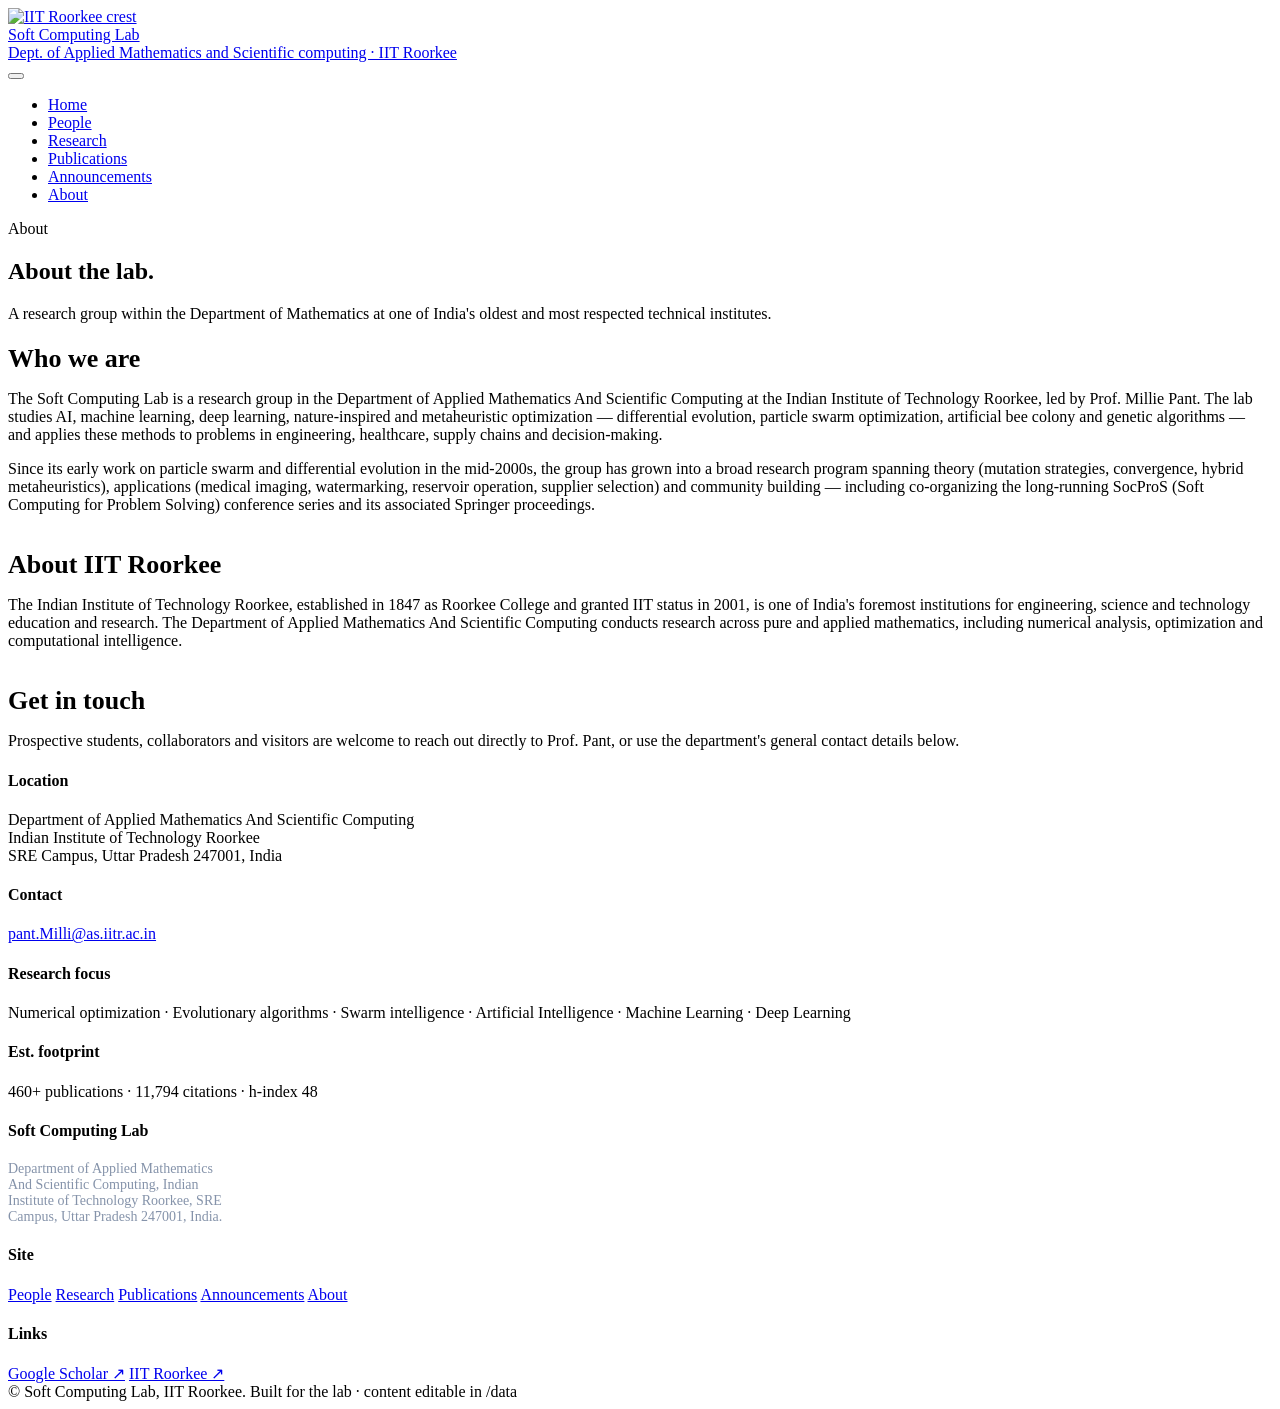
==== about.html @ b9b2fa93 "Add files via upload" ====
<!DOCTYPE html>
<html lang="en">
<head>
<meta charset="UTF-8">
<meta name="viewport" content="width=device-width, initial-scale=1.0">
<title>About — Soft Computing Lab, IIT Roorkee</title>
<link rel="icon" href="images/iitr-logo.png">
<link rel="stylesheet" href="css/style.css">
</head>
<body>

<header class="site-header">
  <nav class="nav">
    <a href="index.html" class="brand">
      <img src="images/iitr-logo.png" alt="IIT Roorkee crest">
      <div>
        <div class="name">Soft Computing Lab</div>
        <div class="sub">Dept. of Applied Mathematics and Scientific computing · IIT Roorkee</div>
      </div>
    </a>
    <button class="nav-toggle" aria-label="Toggle menu"><span></span><span></span><span></span></button>
    <ul class="nav-links">
      <li><a href="index.html">Home</a></li>
      <li><a href="people.html">People</a></li>
      <li><a href="research.html">Research</a></li>
      <li><a href="publications.html">Publications</a></li>
      <li><a href="announcements.html">Announcements</a></li>
      <li><a href="about.html">About</a></li>
    </ul>
  </nav>
</header>

<section class="page-hero">
  <div class="wrap">
    <div class="eyebrow">About</div>
    <h1>About the lab.</h1>
    <p>A research group within the Department of Mathematics at one of India's oldest and most respected technical institutes.</p>
  </div>
</section>

<section>
  <div class="wrap about-grid">
    <div class="about-body">
      <h2 style="font-size:26px; margin-bottom:16px;">Who we are</h2>
      <p>The Soft Computing Lab is a research group in the Department of Applied Mathematics And Scientific Computing at the Indian Institute of Technology Roorkee, led by Prof. Millie Pant. The lab studies AI, machine learning, deep learning, nature-inspired and metaheuristic optimization — differential evolution, particle swarm optimization, artificial bee colony and genetic algorithms — and applies these methods to problems in engineering, healthcare, supply chains and decision-making.</p>
      <p>Since its early work on particle swarm and differential evolution in the mid-2000s, the group has grown into a broad research program spanning theory (mutation strategies, convergence, hybrid metaheuristics), applications (medical imaging, watermarking, reservoir operation, supplier selection) and community building — including co-organizing the long-running SocProS (Soft Computing for Problem Solving) conference series and its associated Springer proceedings.</p>

      <h2 style="font-size:26px; margin:36px 0 16px;">About IIT Roorkee</h2>
      <p>The Indian Institute of Technology Roorkee, established in 1847 as Roorkee College and granted IIT status in 2001, is one of India's foremost institutions for engineering, science and technology education and research. The Department of Applied Mathematics And Scientific Computing conducts research across pure and applied mathematics, including numerical analysis, optimization and computational intelligence.</p>

      <h2 style="font-size:26px; margin:36px 0 16px;">Get in touch</h2>
      <p>Prospective students, collaborators and visitors are welcome to reach out directly to Prof. Pant, or use the department's general contact details below.</p>
    </div>

    <div>
      <div class="fact-card">
        <h4>Location</h4>
        <p>Department of Applied Mathematics And Scientific Computing<br>Indian Institute of Technology Roorkee<br>SRE Campus, Uttar Pradesh 247001, India</p>
      </div>
      <div class="fact-card">
        <h4>Contact</h4>
        <p>
          <a href="mailto:pant.Milli@as.iitr.ac.in">pant.Milli@as.iitr.ac.in</a>
        </p>
      </div>
      <div class="fact-card">
        <h4>Research focus</h4>
        <p>Numerical optimization · Evolutionary algorithms · Swarm intelligence · Artificial Intelligence · Machine Learning · Deep Learning</p>
      </div>
      <div class="fact-card">
        <h4>Est. footprint</h4>
        <p>460+ publications · 11,794 citations · h-index 48</p>
      </div>
    </div>
  </div>
</section>

<footer>
  <div class="wrap">
    <div class="footer-grid">
      <div>
        <h4>Soft Computing Lab</h4>
        <p style="color:#8593AA; font-size:14px; max-width:32ch;">Department of Applied Mathematics And Scientific Computing, Indian Institute of Technology Roorkee, SRE Campus, Uttar Pradesh 247001, India.</p>
      </div>
      <div>
        <h4>Site</h4>
        <a href="people.html">People</a>
        <a href="research.html">Research</a>
        <a href="publications.html">Publications</a>
        <a href="announcements.html">Announcements</a>
        <a href="about.html">About</a>
      </div>
      <div>
        <h4>Links</h4>
        <a href="https://scholar.google.co.in/citations?user=VEAXM8IAAAAJ&hl=en" target="_blank" rel="noopener">Google Scholar ↗</a>
        <a href="https://www.iitr.ac.in" target="_blank" rel="noopener">IIT Roorkee ↗</a>
      </div>
    </div>
    <div class="footer-bottom">
      <span>© <span id="year"></span> Soft Computing Lab, IIT Roorkee.</span>
      <span>Built for the lab · content editable in /data</span>
    </div>
  </div>
</footer>

<script src="js/script.js"></script>
</body>
</html>
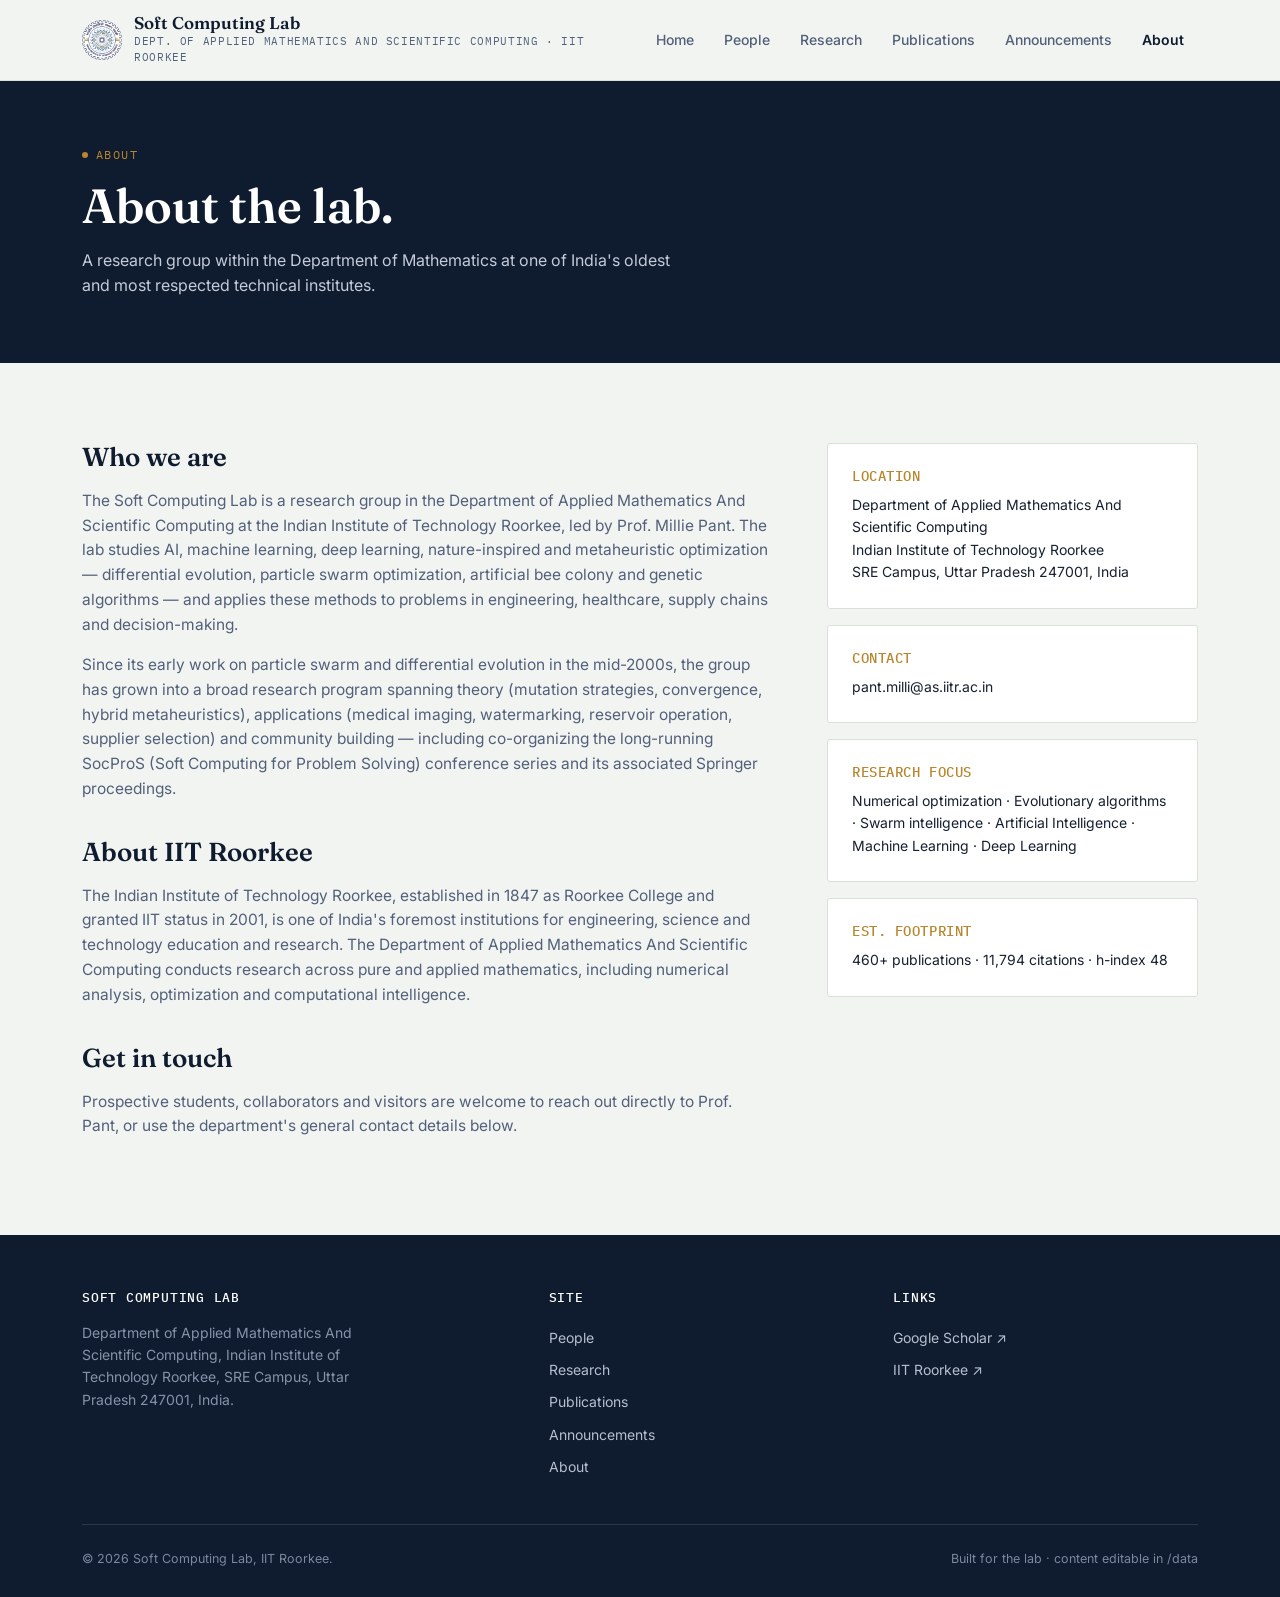
==== commit fdac20ba: "Correct email address in about.html" ====
--- a/about.html
+++ b/about.html
@@ -60,7 +60,7 @@
       <div class="fact-card">
         <h4>Contact</h4>
         <p>
-          <a href="mailto:pant.Milli@as.iitr.ac.in">pant.Milli@as.iitr.ac.in</a>
+          <a href="mailto:pant.milli@as.iitr.ac.in">pant.milli@as.iitr.ac.in</a>
         </p>
       </div>
       <div class="fact-card">
--- a/css/style.css
+++ b/css/style.css
@@ -0,0 +1,305 @@
+/* ==========================================================================
+   Soft Computing Lab — IIT Roorkee
+   Design tokens
+   ========================================================================== */
+@import url('https://fonts.googleapis.com/css2?family=Fraunces:opsz,wght@9..144,400;9..144,500;9..144,600;9..144,700&family=Inter:wght@400;500;600;700&family=IBM+Plex+Mono:wght@400;500&display=swap');
+
+:root{
+  --ink:        #0F1B2E;   /* deep navy — headers / dark sections */
+  --ink-soft:   #223350;   /* lighter navy for gradients */
+  --paper:      #F2F4F1;   /* cool paper, faint sage-grey */
+  --paper-raise:#FFFFFF;
+  --brass:      #B8862E;   /* warm brass accent */
+  --brass-soft: #E4C77F;
+  --teal:       #1B4B6B;   /* secondary accent, swarm particles */
+  --slate:      #52607A;   /* secondary text */
+  --slate-light:#8593AA;
+  --line:       #DBDFDA;
+  --line-dark:  #33415C;
+  --text:       #16202F;
+  --text-inv:   #F2F4F1;
+  --shadow:     0 1px 2px rgba(15,27,46,.06), 0 8px 24px rgba(15,27,46,.06);
+  --radius:     3px;
+
+  --font-display: 'Fraunces', 'Georgia', serif;
+  --font-body: 'Inter', -apple-system, BlinkMacSystemFont, 'Segoe UI', sans-serif;
+  --font-mono: 'IBM Plex Mono', 'Courier New', monospace;
+}
+
+*{ box-sizing: border-box; }
+html{ scroll-behavior: smooth; }
+body{
+  margin:0;
+  background: var(--paper);
+  color: var(--text);
+  font-family: var(--font-body);
+  font-size: 16px;
+  line-height: 1.6;
+  -webkit-font-smoothing: antialiased;
+}
+img{ max-width:100%; display:block; }
+a{ color: inherit; text-decoration:none; }
+ul{ margin:0; padding:0; list-style:none; }
+h1,h2,h3,h4{ font-family: var(--font-display); font-weight:600; margin:0; color: var(--ink); line-height:1.15; }
+p{ margin:0 0 1em; color: var(--slate); }
+button{ font-family: inherit; cursor:pointer; }
+
+:focus-visible{ outline: 2px solid var(--brass); outline-offset: 3px; }
+
+@media (prefers-reduced-motion: reduce){
+  *{ animation-duration: 0.001ms !important; animation-iteration-count: 1 !important; transition-duration: 0.001ms !important; scroll-behavior: auto !important; }
+}
+
+.wrap{ max-width: 1180px; margin: 0 auto; padding: 0 32px; }
+.eyebrow{
+  font-family: var(--font-mono);
+  font-size: 12px;
+  letter-spacing: .12em;
+  text-transform: uppercase;
+  color: var(--brass);
+  display:flex; align-items:center; gap:8px;
+  margin-bottom: 14px;
+}
+.eyebrow::before{
+  content:"";
+  width:6px; height:6px; border-radius:50%;
+  background: var(--brass);
+  display:inline-block;
+}
+
+/* ---------------- Header / Nav ---------------- */
+.site-header{
+  position: sticky; top:0; z-index: 100;
+  background: rgba(242,244,241,.9);
+  backdrop-filter: blur(10px);
+  border-bottom: 1px solid var(--line);
+}
+.nav{
+  display:flex; align-items:center; justify-content:space-between;
+  padding: 14px 32px;
+  max-width: 1180px; margin:0 auto;
+}
+.brand{ display:flex; align-items:center; gap:12px; }
+.brand img{ width:40px; height:40px; }
+.brand .name{ font-family: var(--font-display); font-size: 17px; font-weight:600; color: var(--ink); line-height:1.1; }
+.brand .sub{ font-family: var(--font-mono); font-size: 10.5px; letter-spacing:.06em; color: var(--slate); text-transform:uppercase; }
+
+.nav-links{ display:flex; gap:2px; align-items:center; }
+.nav-links a{
+  font-size: 14px; font-weight:500; color: var(--slate);
+  padding: 8px 14px; border-radius: var(--radius);
+  transition: color .15s ease, background .15s ease;
+}
+.nav-links a:hover{ color: var(--ink); background: rgba(15,27,46,.05); }
+.nav-links a.active{ color: var(--ink); font-weight:600; }
+.nav-links a.active::after{ content:""; }
+
+.nav-toggle{ display:none; background:none; border:none; padding:8px; }
+.nav-toggle span{ display:block; width:22px; height:2px; background:var(--ink); margin:5px 0; }
+
+@media (max-width: 880px){
+  .nav-toggle{ display:block; }
+  .nav-links{
+    position:absolute; top:100%; left:0; right:0;
+    background: var(--paper-raise);
+    border-bottom: 1px solid var(--line);
+    flex-direction:column; align-items:stretch;
+    padding: 8px 32px 16px;
+    display:none;
+  }
+  .nav-links.open{ display:flex; }
+  .nav-links a{ padding: 12px 4px; border-bottom:1px solid var(--line); border-radius:0; }
+}
+
+/* ---------------- Hero ---------------- */
+.hero{
+  position: relative;
+  background: linear-gradient(180deg, var(--ink) 0%, var(--ink-soft) 100%);
+  color: var(--text-inv);
+  overflow:hidden;
+}
+.hero .wrap{
+  display:grid; grid-template-columns: 1.05fr .95fr; gap: 48px;
+  align-items:center;
+  padding-top: 88px; padding-bottom: 72px;
+  position:relative; z-index:2;
+}
+.hero .eyebrow{ color: var(--brass-soft); }
+.hero .eyebrow::before{ background: var(--brass-soft); }
+.hero h1{
+  color: #fff;
+  font-size: clamp(40px, 5vw, 64px);
+  letter-spacing: -0.01em;
+  margin-bottom: 18px;
+}
+.hero h1 em{ font-style:italic; color: var(--brass-soft); }
+.hero .lede{
+  color: #C4CBDA;
+  font-size: 18px;
+  max-width: 46ch;
+  margin-bottom: 28px;
+}
+.hero-actions{ display:flex; gap: 12px; flex-wrap:wrap; }
+
+.btn{
+  display:inline-flex; align-items:center; gap:8px;
+  padding: 12px 22px; border-radius: 2px;
+  font-size:14px; font-weight:600; letter-spacing:.01em;
+  border:1px solid transparent; transition: all .15s ease;
+}
+.btn-primary{ background: var(--brass); color: var(--ink); }
+.btn-primary:hover{ background: var(--brass-soft); }
+.btn-ghost{ border-color: rgba(255,255,255,.3); color:#fff; }
+.btn-ghost:hover{ border-color:#fff; background: rgba(255,255,255,.06); }
+.btn-dark{ background: var(--ink); color:#fff; }
+.btn-dark:hover{ background: var(--ink-soft); }
+
+.swarm-stage{
+  position:relative; aspect-ratio: 1/0.85;
+  border: 1px solid rgba(255,255,255,.12);
+  border-radius: 4px;
+  background: radial-gradient(ellipse at 60% 40%, rgba(27,75,107,.4), rgba(15,27,46,0) 70%);
+}
+#swarmCanvas{ width:100%; height:100%; display:block; }
+.swarm-caption{
+  position:absolute; bottom:10px; left:12px; right:12px;
+  font-family: var(--font-mono); font-size:10.5px; color: rgba(255,255,255,.5);
+  display:flex; justify-content:space-between;
+}
+
+/* ---------------- Stats strip ---------------- */
+.stats-strip{
+  border-bottom: 1px solid var(--line);
+  background: var(--paper-raise);
+}
+.stats-grid{
+  display:grid; grid-template-columns: repeat(4,1fr);
+  padding: 28px 0;
+}
+.stat{ text-align:center; border-left:1px solid var(--line); padding: 4px 12px; }
+.stat:first-child{ border-left:none; }
+.stat .num{ font-family: var(--font-mono); font-size: 30px; font-weight:500; color: var(--ink); }
+.stat .lbl{ font-size:12.5px; color: var(--slate); text-transform:uppercase; letter-spacing:.06em; margin-top:4px; }
+@media (max-width: 700px){ .stats-grid{ grid-template-columns: repeat(2,1fr); row-gap:20px;} .stat:nth-child(3){border-left:none;} }
+
+/* ---------------- Sections ---------------- */
+section{ padding: 80px 0; }
+.section-head{ display:flex; justify-content:space-between; align-items:flex-end; gap:24px; margin-bottom: 40px; flex-wrap:wrap; }
+.section-head h2{ font-size: clamp(28px,3vw,38px); }
+.section-head .desc{ max-width:50ch; color:var(--slate); }
+.tag-link{ font-family: var(--font-mono); font-size:13px; color: var(--teal); white-space:nowrap; border-bottom:1px solid currentColor; padding-bottom:2px; }
+.tag-link:hover{ color: var(--brass); }
+
+.section-alt{ background: var(--paper-raise); border-top:1px solid var(--line); border-bottom:1px solid var(--line); }
+.section-dark{ background: var(--ink); color: var(--text-inv); }
+.section-dark h2, .section-dark h3, .section-dark h4{ color:#fff; }
+.section-dark p{ color:#B7C0D1; }
+
+/* ---------------- Cards ---------------- */
+.card-grid{ display:grid; grid-template-columns: repeat(4, 1fr); gap: 20px; }
+@media (max-width: 980px){ .card-grid{ grid-template-columns: repeat(2,1fr);} }
+@media (max-width: 560px){ .card-grid{ grid-template-columns: 1fr; } }
+
+.research-card{
+  background: var(--paper-raise);
+  border: 1px solid var(--line);
+  padding: 26px 22px;
+  border-radius: var(--radius);
+  transition: transform .18s ease, box-shadow .18s ease, border-color .18s ease;
+}
+.research-card:hover{ transform: translateY(-3px); box-shadow: var(--shadow); border-color: var(--brass-soft); }
+.research-card .idx{ font-family: var(--font-mono); color: var(--brass); font-size:12px; margin-bottom:14px; display:block; }
+.research-card h3{ font-size:19px; margin-bottom:8px; }
+.research-card p{ font-size:14.5px; margin-bottom:0; }
+
+/* ---------------- People ---------------- */
+.pi-card{
+  display:grid; grid-template-columns: 260px 1fr; gap: 40px;
+  background: var(--paper-raise); border:1px solid var(--line); padding: 36px;
+  border-radius: var(--radius);
+  align-items:start;
+}
+@media (max-width: 720px){ .pi-card{ grid-template-columns: 1fr; } }
+.pi-photo{ width:100%; aspect-ratio: 4/4.6; object-fit:cover; border-radius:2px; border:1px solid var(--line); }
+.pi-card h3{ font-size:26px; margin-bottom:2px; }
+.pi-role{ color: var(--brass); font-family: var(--font-mono); font-size:13px; margin-bottom:16px; display:block; }
+.pi-links{ display:flex; gap:14px; margin-top:16px; flex-wrap:wrap; }
+.pi-links a{ font-size:13.5px; color:var(--teal); border-bottom:1px solid currentColor; padding-bottom:1px; }
+
+.people-grid{ display:grid; grid-template-columns: repeat(4, 1fr); gap: 26px 24px; margin-top: 44px; }
+@media (max-width: 980px){ .people-grid{ grid-template-columns: repeat(3,1fr);} }
+@media (max-width: 680px){ .people-grid{ grid-template-columns: repeat(2,1fr);} }
+.person{ text-align:left; }
+.person .ph{ width:100%; aspect-ratio: 1/1.08; object-fit:cover; border-radius:2px; border:1px solid var(--line); margin-bottom:10px; filter: grayscale(15%); transition: filter .2s ease; }
+.person:hover .ph{ filter: grayscale(0%); }
+.person .pname{ font-weight:600; color:var(--ink); font-size:15px; }
+.person .prole{ font-size:12.5px; color:var(--slate); font-family: var(--font-mono); }
+
+.collab-list{ columns: 3; column-gap: 32px; margin-top: 24px; }
+@media (max-width: 780px){ .collab-list{ columns:2; } }
+@media (max-width: 520px){ .collab-list{ columns:1; } }
+.collab-list li{ font-size:14px; padding: 7px 0; border-bottom: 1px solid var(--line); break-inside: avoid; color: var(--text); }
+.collab-list li span{ display:block; font-size:12px; color: var(--slate-light); }
+
+/* ---------------- Publications ---------------- */
+.pub-controls{ display:flex; gap:12px; flex-wrap:wrap; align-items:center; margin-bottom: 30px; }
+.pub-tabs{ display:flex; gap:6px; background:var(--paper-raise); border:1px solid var(--line); padding:4px; border-radius: 3px; }
+.pub-tabs button{
+  border:none; background:transparent; padding: 9px 16px; font-size:13.5px; font-weight:600;
+  color: var(--slate); border-radius:2px;
+}
+.pub-tabs button.active{ background: var(--ink); color:#fff; }
+.pub-search{
+  flex:1; min-width:220px;
+  border:1px solid var(--line); background:var(--paper-raise);
+  padding: 10px 14px; font-size:14px; border-radius:3px; font-family: var(--font-body);
+}
+.pub-year-filter{ border:1px solid var(--line); background:var(--paper-raise); padding:10px 12px; font-size:13.5px; border-radius:3px; font-family: var(--font-mono); }
+
+.pub-list{ border-top:1px solid var(--line); }
+.pub-item{ display:grid; grid-template-columns: 70px 1fr auto; gap:20px; padding: 20px 4px; border-bottom:1px solid var(--line); align-items:start; }
+@media (max-width: 700px){ .pub-item{ grid-template-columns: 50px 1fr; } .pub-item .pub-q{ display:none; } }
+.pub-year{ font-family: var(--font-mono); color: var(--brass); font-size:15px; padding-top:2px; }
+.pub-title{ font-size:15.5px; color: var(--ink); font-weight:600; line-height:1.4; }
+.pub-meta{ font-size:13px; color: var(--slate); margin-top:4px; }
+.pub-q{ font-family: var(--font-mono); font-size:11px; padding: 3px 9px; border:1px solid var(--line); color: var(--teal); border-radius: 20px; white-space:nowrap; height:fit-content; }
+.pub-empty{ padding: 40px 4px; color: var(--slate); font-style:italic; }
+.pub-count{ font-family: var(--font-mono); font-size:12.5px; color: var(--slate-light); margin-bottom:10px; }
+
+/* ---------------- Announcements ---------------- */
+.timeline{ position:relative; border-left: 1px solid var(--line); padding-left: 32px; margin-left: 6px; }
+.tl-item{ position:relative; padding-bottom: 40px; }
+.tl-item:last-child{ padding-bottom:0; }
+.tl-item::before{
+  content:""; position:absolute; left:-37.5px; top:4px;
+  width:11px; height:11px; border-radius:50%;
+  background: var(--paper); border:2px solid var(--brass);
+}
+.tl-date{ font-family: var(--font-mono); font-size:12.5px; color: var(--brass); letter-spacing:.04em; }
+.tl-item h3{ font-size:19px; margin: 6px 0 8px; }
+.tl-tag{ display:inline-block; font-family:var(--font-mono); font-size:10.5px; text-transform:uppercase; letter-spacing:.06em; color:var(--teal); border:1px solid var(--line); padding:3px 9px; border-radius:20px; margin-bottom:10px; }
+
+/* ---------------- About ---------------- */
+.about-grid{ display:grid; grid-template-columns: 1.3fr .7fr; gap: 56px; }
+@media (max-width: 900px){ .about-grid{ grid-template-columns:1fr; } }
+.about-body p{ font-size:15.5px; }
+.fact-card{ background: var(--paper-raise); border:1px solid var(--line); padding:24px; border-radius: var(--radius); margin-bottom:16px; }
+.fact-card h4{ font-size:14px; text-transform:uppercase; letter-spacing:.04em; color:var(--brass); margin-bottom:10px; font-family: var(--font-mono); font-weight:500; }
+.fact-card p{ font-size:14px; margin-bottom:0; color: var(--text); }
+
+/* ---------------- Footer ---------------- */
+footer{ background: var(--ink); color:#B7C0D1; padding: 56px 0 28px; }
+.footer-grid{ display:grid; grid-template-columns: 1.4fr 1fr 1fr; gap:40px; margin-bottom:40px; }
+@media (max-width: 700px){ .footer-grid{ grid-template-columns:1fr; gap:28px; } }
+footer h4{ color:#fff; font-size:13px; text-transform:uppercase; letter-spacing:.06em; font-family: var(--font-mono); font-weight:500; margin-bottom:16px; }
+footer a{ display:block; color:#B7C0D1; font-size:14px; padding:5px 0; }
+footer a:hover{ color: var(--brass-soft); }
+.footer-bottom{ border-top:1px solid rgba(255,255,255,.12); padding-top:24px; display:flex; justify-content:space-between; flex-wrap:wrap; gap:10px; font-size:12.5px; color:#7C87A0; }
+
+/* ---------------- Page header (non-home) ---------------- */
+.page-hero{ background: var(--ink); color:#fff; padding: 64px 0 48px; }
+.page-hero h1{ color:#fff; font-size: clamp(34px,4vw,48px); }
+.page-hero p{ color:#C4CBDA; max-width:60ch; margin-top:14px; font-size:16px; }
+
+.divider-dots{ display:flex; gap:6px; margin: 8px 0 28px; }
+.divider-dots span{ width:5px; height:5px; border-radius:50%; background: var(--line-dark); opacity:.4; }
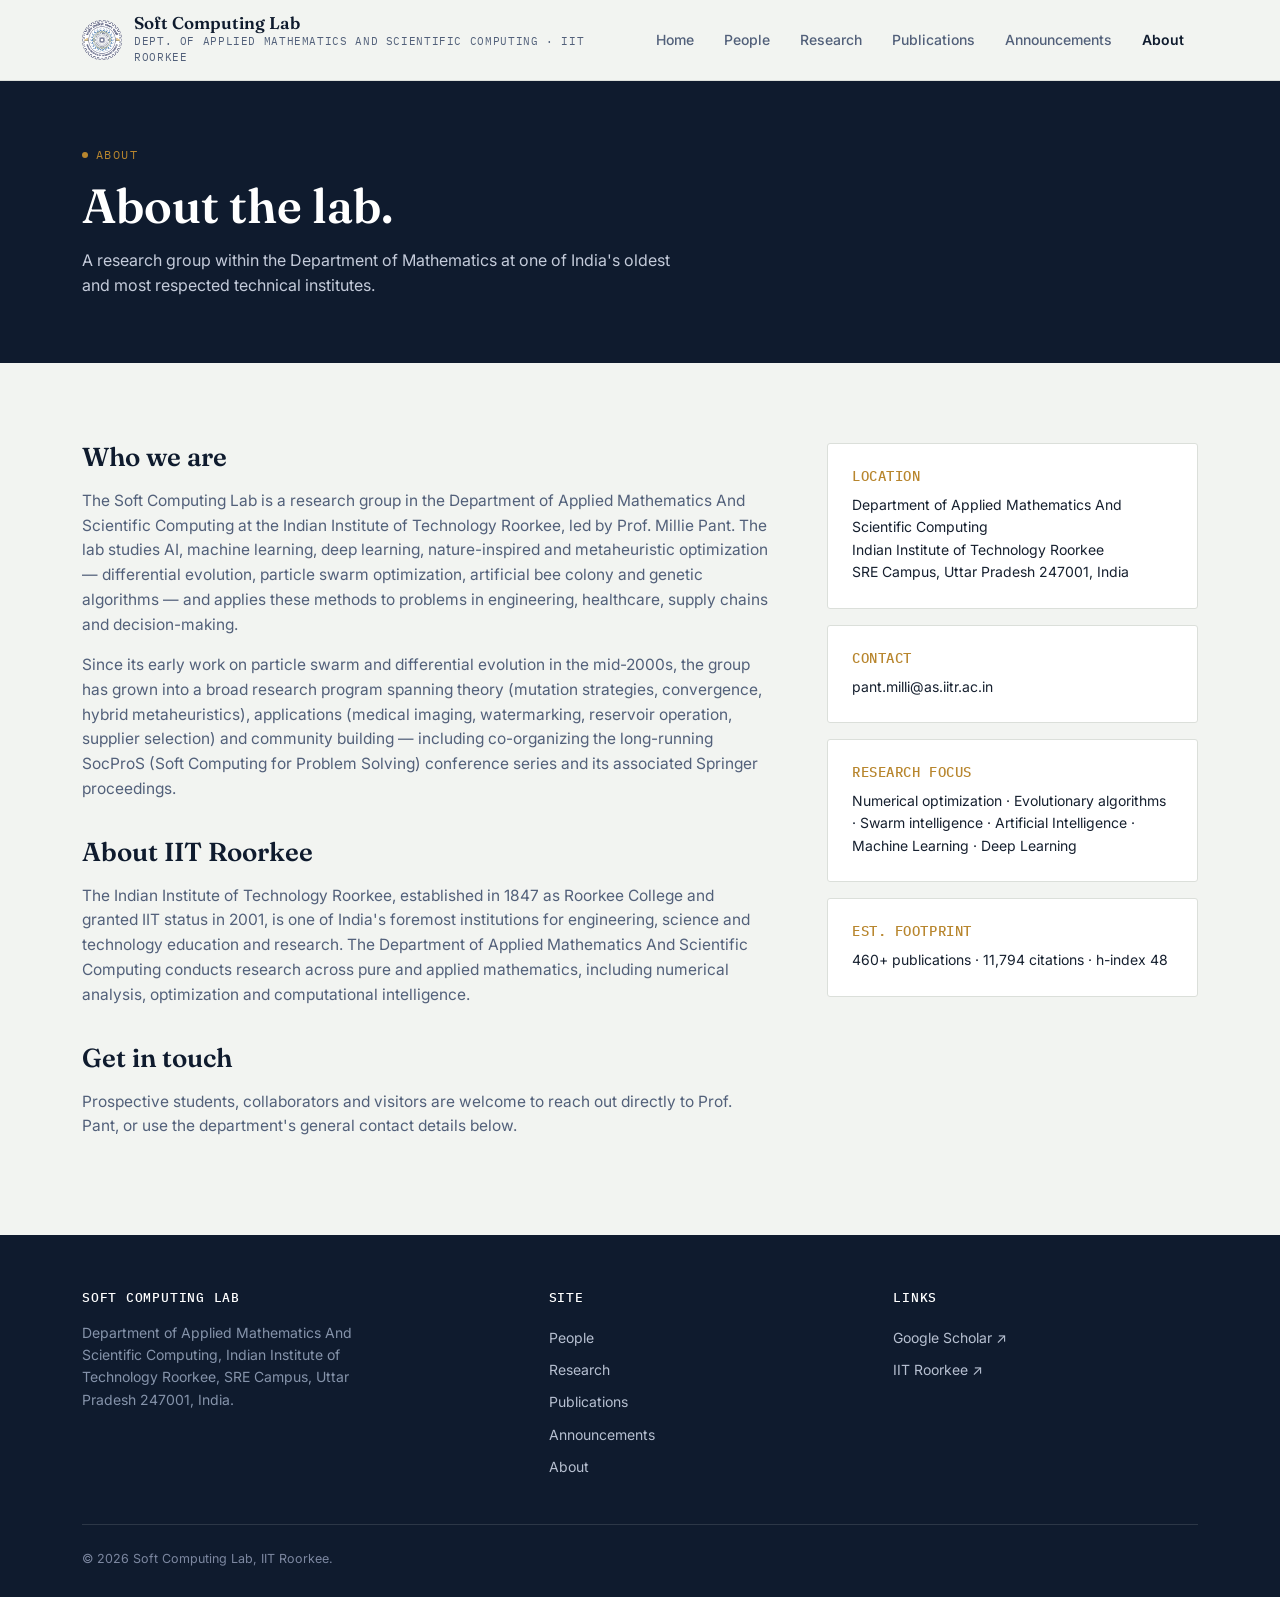
==== commit 0b5c236c: "Comment out footer message in about.html Comment out the built for the lab message in the footer." ====
--- a/about.html
+++ b/about.html
@@ -98,7 +98,7 @@
     </div>
     <div class="footer-bottom">
       <span>© <span id="year"></span> Soft Computing Lab, IIT Roorkee.</span>
-      <span>Built for the lab · content editable in /data</span>
+      <!-- <span>Built for the lab · content editable in /data</span> -->
     </div>
   </div>
 </footer>
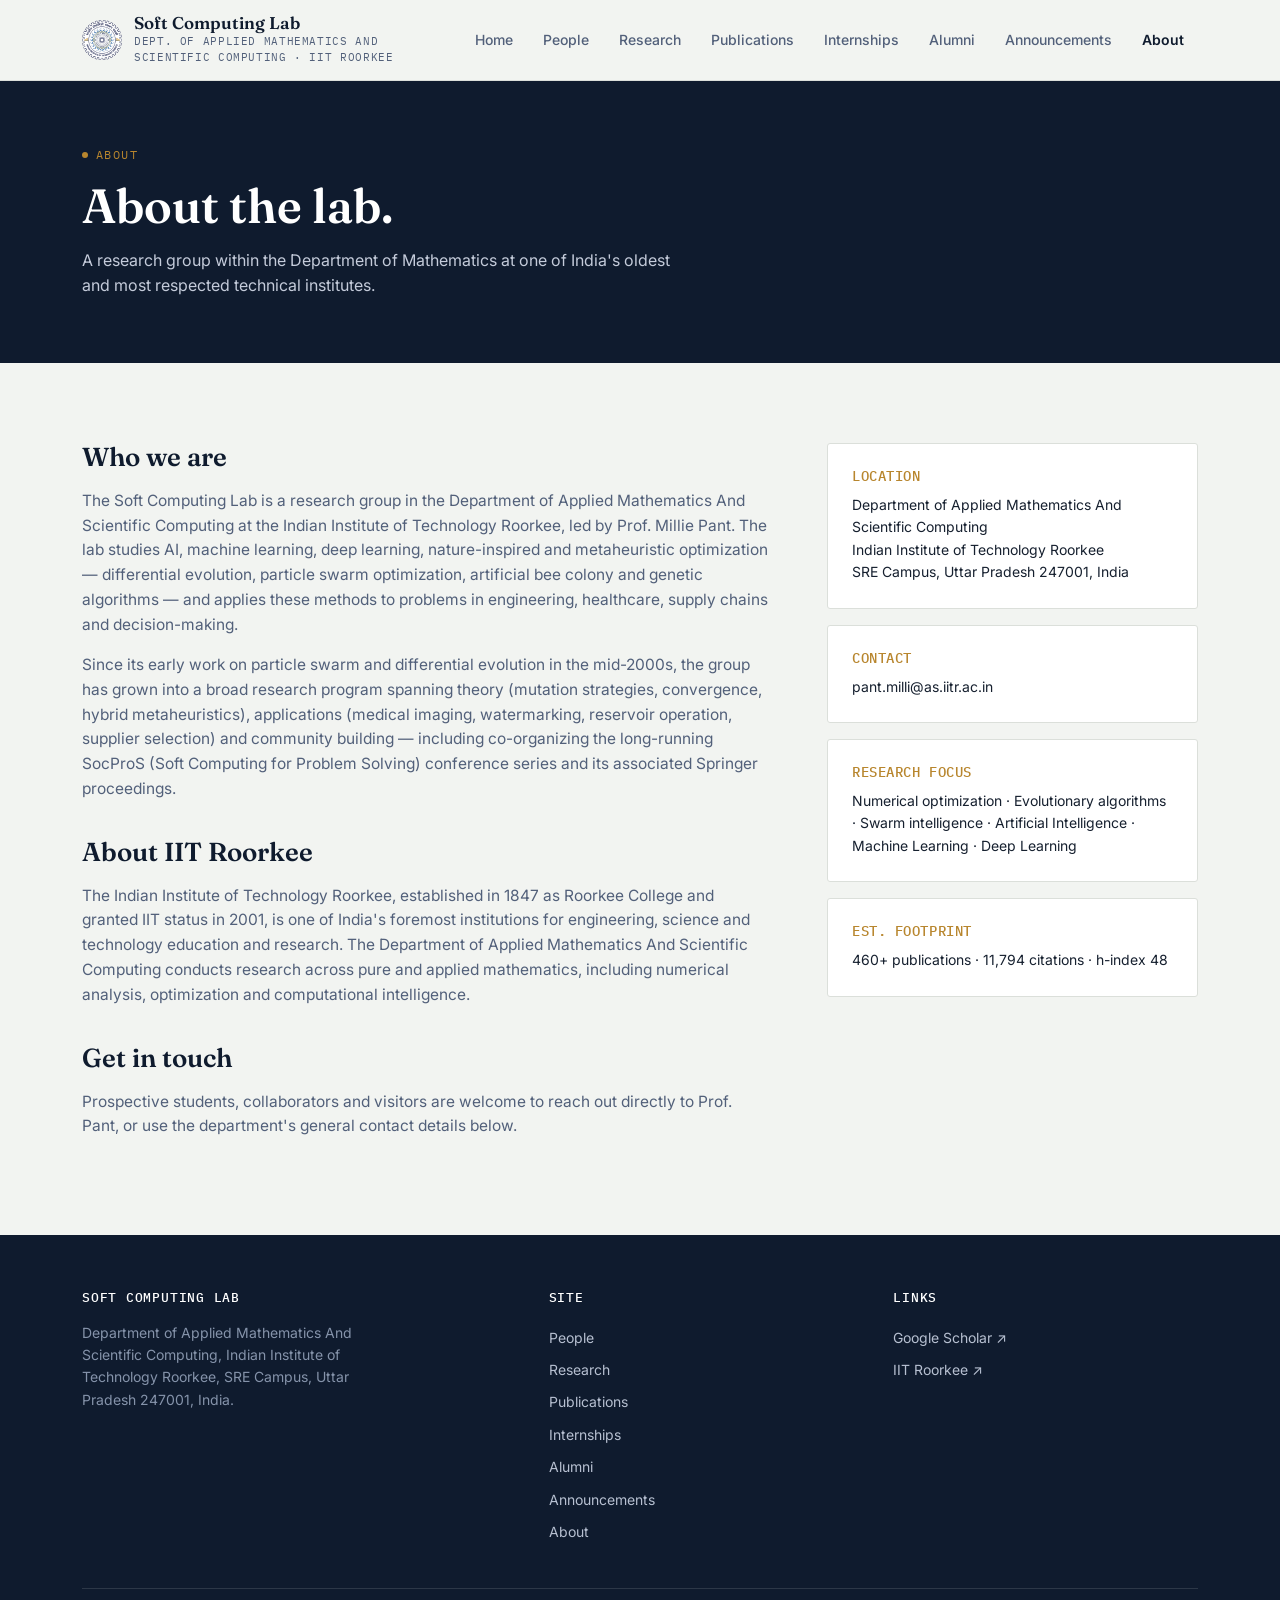
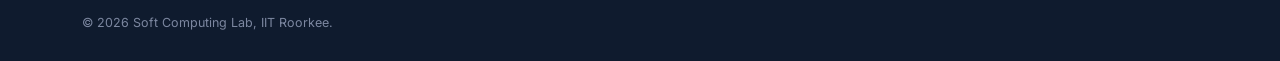
==== commit 35b04477: "Add links for Internships and Alumni pages" ====
--- a/about.html
+++ b/about.html
@@ -24,6 +24,8 @@
       <li><a href="people.html">People</a></li>
       <li><a href="research.html">Research</a></li>
       <li><a href="publications.html">Publications</a></li>
+      <li><a href="internships.html">Internships</a></li>
+      <li><a href="alumni.html">Alumni</a></li>
       <li><a href="announcements.html">Announcements</a></li>
       <li><a href="about.html">About</a></li>
     </ul>
@@ -87,6 +89,8 @@
         <a href="people.html">People</a>
         <a href="research.html">Research</a>
         <a href="publications.html">Publications</a>
+        <a href="internships.html">Internships</a>
+        <a href="alumni.html">Alumni</a>
         <a href="announcements.html">Announcements</a>
         <a href="about.html">About</a>
       </div>
--- a/css/style.css
+++ b/css/style.css
@@ -303,3 +303,73 @@
 
 .divider-dots{ display:flex; gap:6px; margin: 8px 0 28px; }
 .divider-dots span{ width:5px; height:5px; border-radius:50%; background: var(--line-dark); opacity:.4; }
+
+
+
+.research-row{ display:grid; grid-template-columns: 90px 1fr; gap:28px; padding: 36px 0; border-top:1px solid var(--line); }
+@media (max-width: 560px){ .research-row{ grid-template-columns: 1fr; gap:8px; padding: 28px 0; } }
+
+
+
+/* ---------------- Banner hero (Internships) ---------------- */
+.banner-hero{
+  position: relative;
+  background-image: linear-gradient(180deg, rgba(15,27,46,.82), rgba(15,27,46,.72)), url('../images/iitr-banner.jpg');
+  background-size: cover;
+  background-position: center 65%;
+  color: #fff;
+  padding: 76px 0 56px;
+}
+.banner-hero h1{ color:#fff; }
+.banner-hero p{ color:#DCE1EA; }
+.banner-hero .eyebrow{ color: var(--brass-soft); }
+.banner-hero .eyebrow::before{ background: var(--brass-soft); }
+
+/* ---------------- Google Form embed ---------------- */
+
+.form-shell{
+  background: var(--paper-raise);
+  border: 1px solid var(--line);
+  border-radius: var(--radius);
+  padding: 8px;
+  box-shadow: var(--shadow);
+}
+
+.form-shell iframe{
+  width: 100%;
+  min-height: 1200px;
+  border: none;
+  display:block;
+  border-radius: 2px;
+}
+
+.form-note{
+  display:flex; gap:10px; align-items:flex-start;
+  background: #FBF4E4; border:1px solid var(--brass-soft);
+  padding: 14px 16px; border-radius: var(--radius);
+  font-size: 13.5px; color: var(--ink); margin-bottom: 24px;
+}
+.form-note strong{ color: var(--brass); }
+.area-grid{ display:grid; grid-template-columns: repeat(4,1fr); gap:16px; margin-bottom: 40px; }
+@media (max-width: 900px){ .area-grid{ grid-template-columns: repeat(2,1fr); } }
+@media (max-width: 480px){ .area-grid{ grid-template-columns: 1fr; } }
+.area-pill{
+  background: var(--paper-raise); border:1px solid var(--line);
+  border-radius: var(--radius); padding: 18px 18px;
+}
+.area-pill .idx{ font-family: var(--font-mono); color: var(--brass); font-size:11.5px; display:block; margin-bottom:8px; }
+.area-pill h4{ font-size:15px; margin-bottom:6px; color: var(--ink); }
+.area-pill p{ font-size:13px; margin:0; }
+
+/* ---------------- Alumni ---------------- */
+.alumni-grid{ display:grid; grid-template-columns: repeat(4, 1fr); gap: 26px 24px; }
+@media (max-width: 980px){ .alumni-grid{ grid-template-columns: repeat(3,1fr);} }
+@media (max-width: 680px){ .alumni-grid{ grid-template-columns: repeat(2,1fr);} }
+@media (max-width: 380px){ .alumni-grid{ grid-template-columns: 1fr; max-width:220px; margin-left:auto; margin-right:auto; } }
+.alumnus .ph{ width:100%; aspect-ratio: 1/1.08; object-fit:cover; border-radius:2px; border:1px solid var(--line); margin-bottom:10px; filter: grayscale(15%); transition: filter .2s ease; }
+.alumnus:hover .ph{ filter: grayscale(0%); }
+.alumnus .pname{ font-weight:600; color:var(--ink); font-size:15px; }
+.alumnus .prole{ font-size:12.5px; color:var(--slate); font-family: var(--font-mono); }
+.alumnus .pnow{ font-size:12.5px; color: var(--teal); margin-top:2px; }
+
+
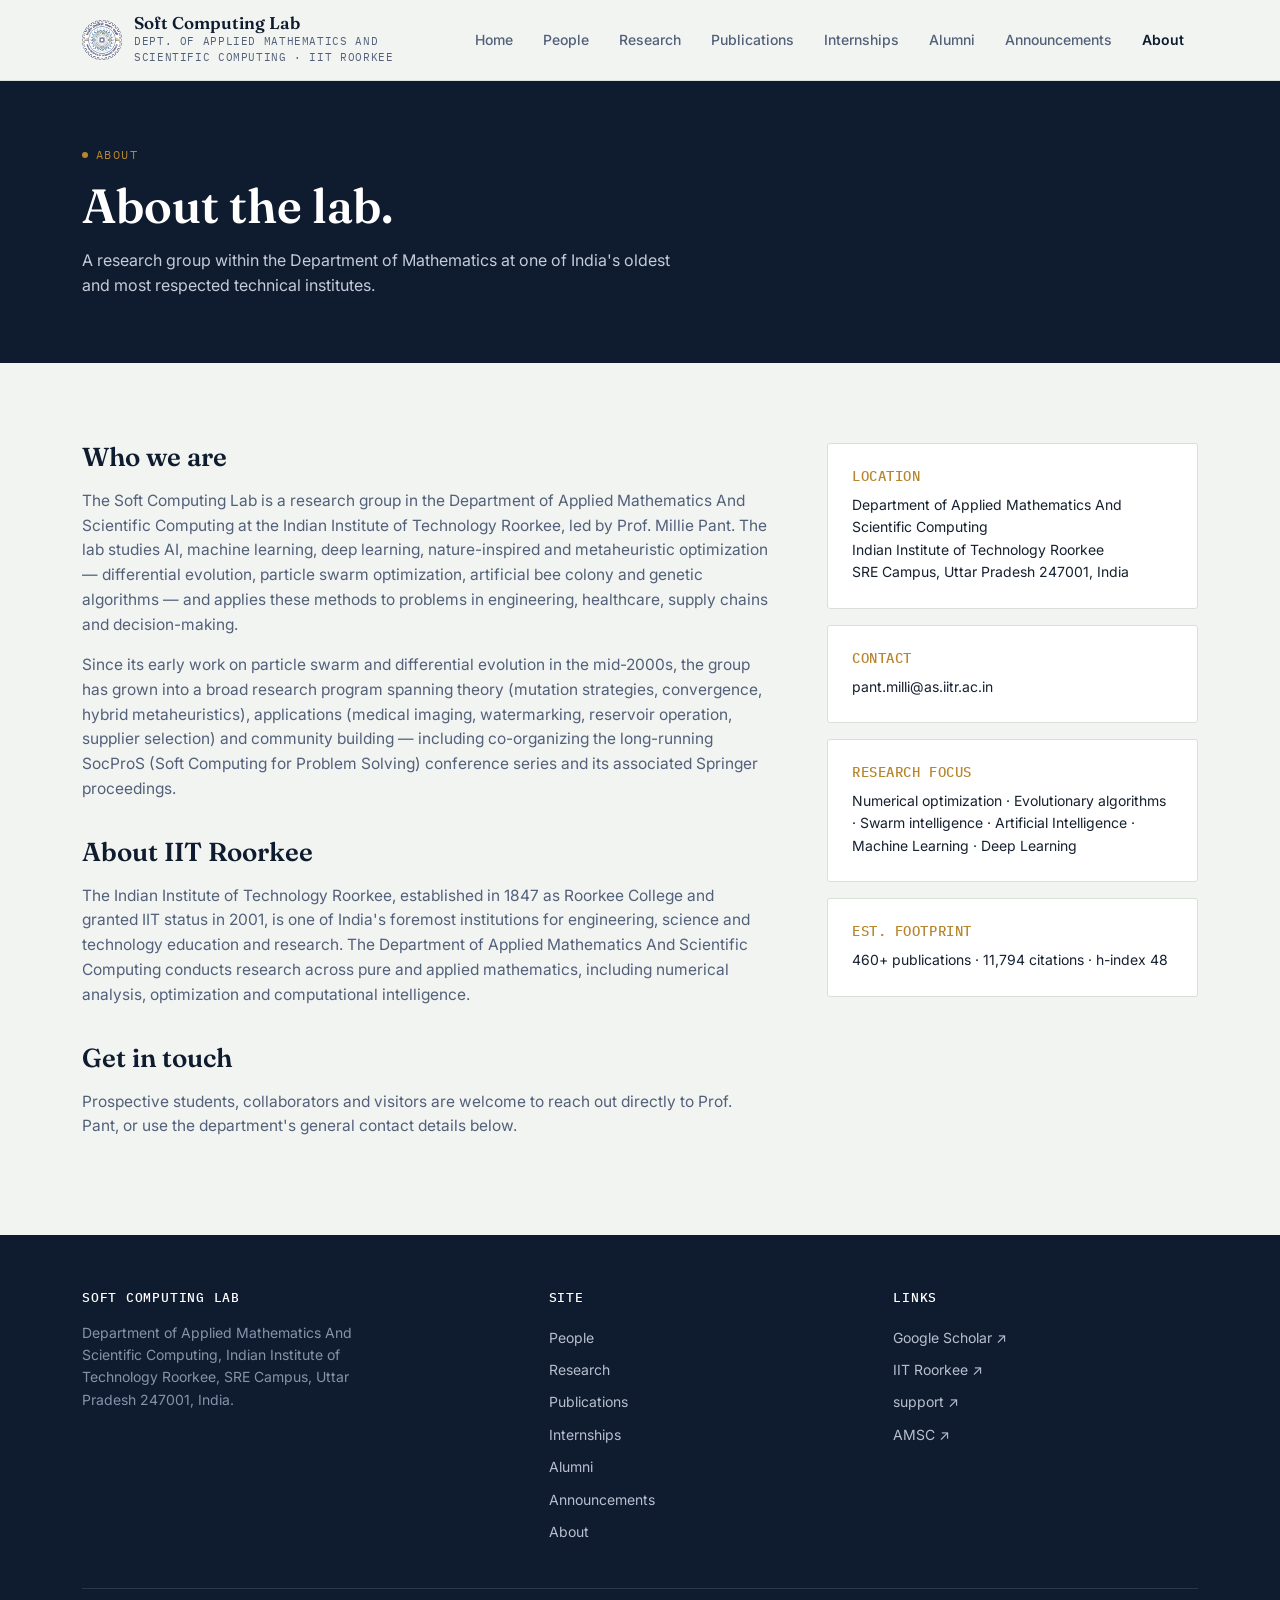
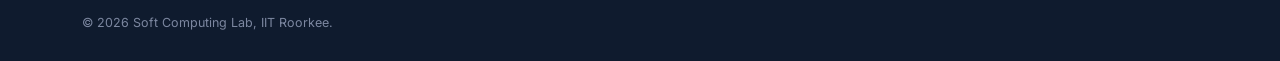
==== commit 6bc20c7f: "Add additional links to about.html" ====
--- a/about.html
+++ b/about.html
@@ -98,6 +98,8 @@
         <h4>Links</h4>
         <a href="https://scholar.google.co.in/citations?user=VEAXM8IAAAAJ&hl=en" target="_blank" rel="noopener">Google Scholar ↗</a>
         <a href="https://www.iitr.ac.in" target="_blank" rel="noopener">IIT Roorkee ↗</a>
+        <a href="https://www.iitr.ac.in/support/" target="_blank" rel="noopener">support ↗</a>
+        <a href="https://iitr.ac.in/Departments/Applied%20Mathematics%20and%20Scientific%20Computing%20Department/Home%20Page.html" target="_blank" rel="noopener">AMSC ↗</a>
       </div>
     </div>
     <div class="footer-bottom">
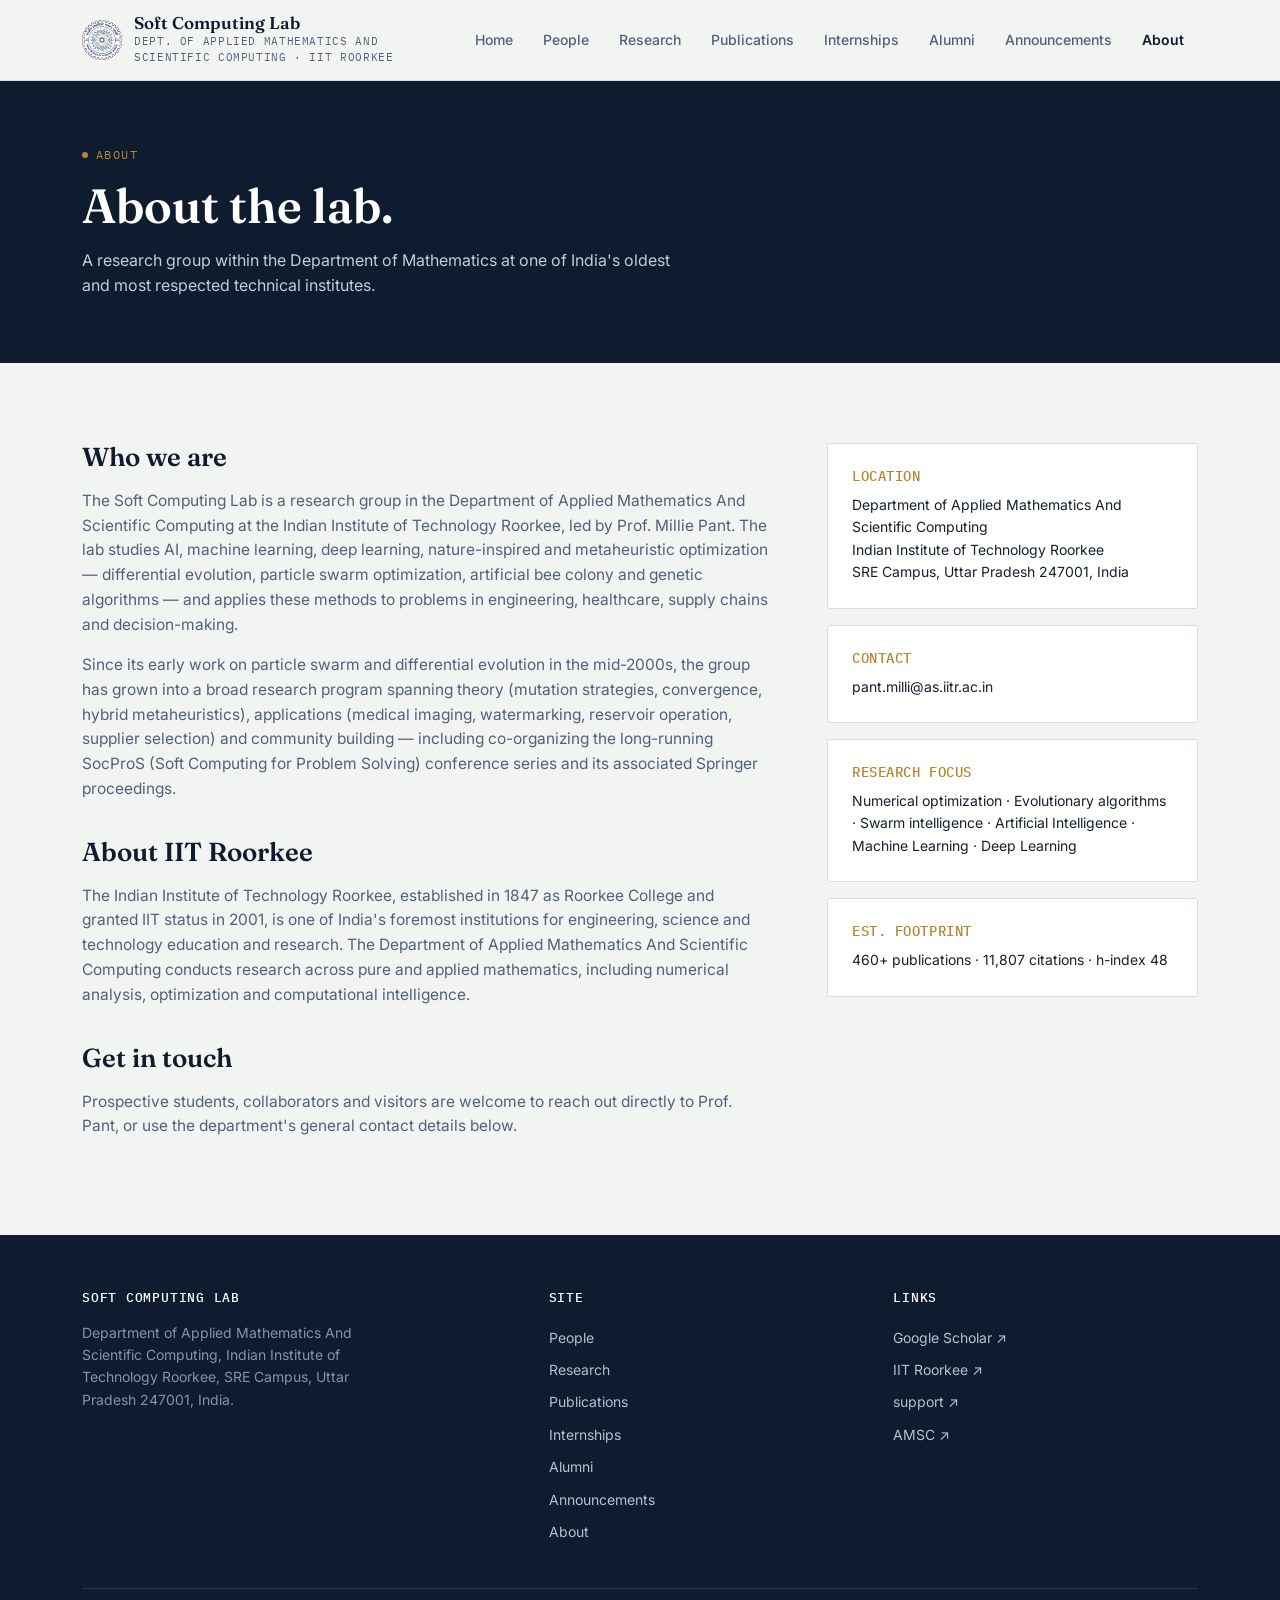
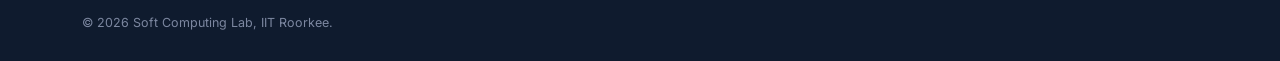
==== commit 19496a1e: "Update about.html" ====
--- a/about.html
+++ b/about.html
@@ -71,7 +71,7 @@
       </div>
       <div class="fact-card">
         <h4>Est. footprint</h4>
-        <p>460+ publications · 11,794 citations · h-index 48</p>
+        <p>460+ publications · 11,807 citations · h-index 48</p>
       </div>
     </div>
   </div>
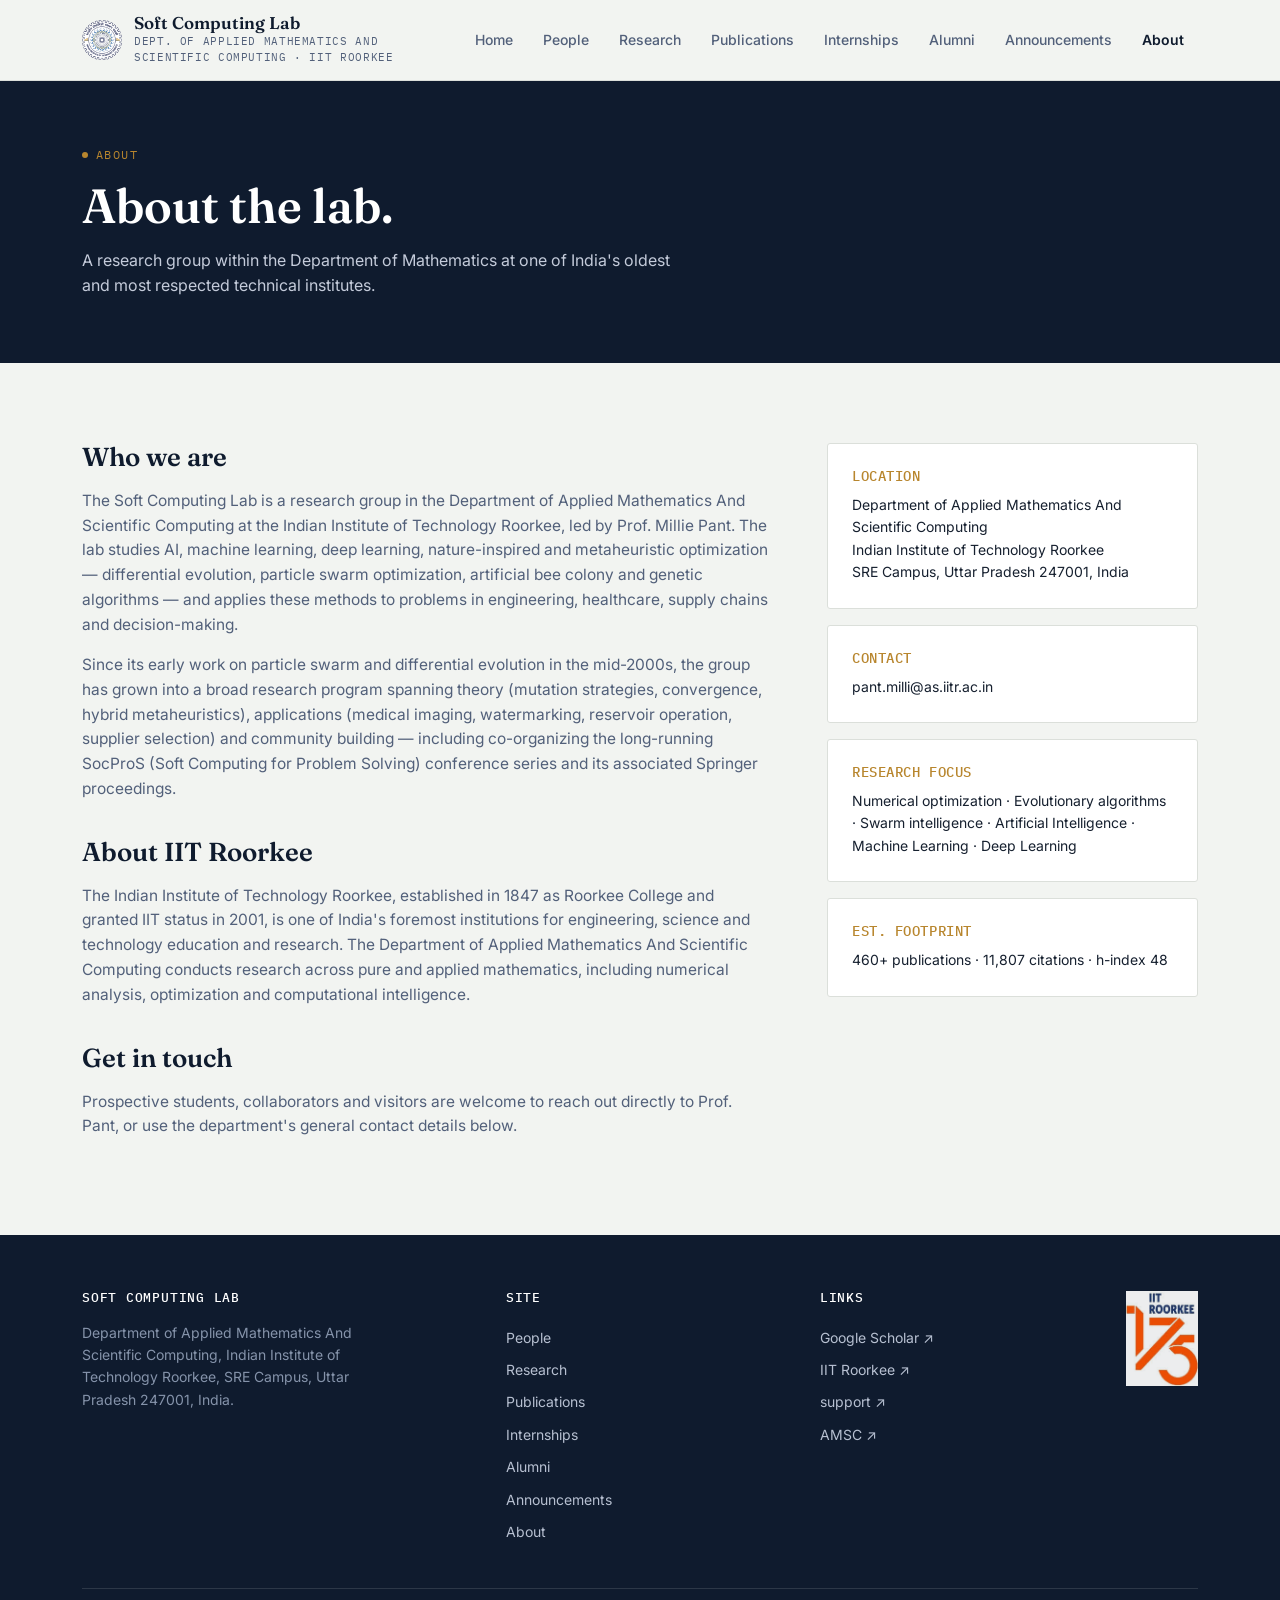
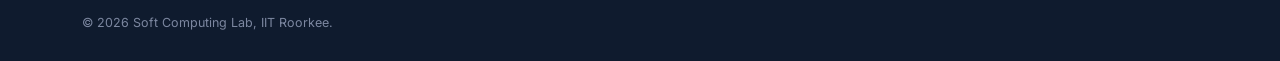
==== commit 6233d4d1: "Add footer badge for IIT Roorkee 175 years Added a footer badge with IIT Roorkee 175 years logo." ====
--- a/about.html
+++ b/about.html
@@ -79,6 +79,7 @@
 
 <footer>
   <div class="wrap">
+    <div class="footer-top">
     <div class="footer-grid">
       <div>
         <h4>Soft Computing Lab</h4>
@@ -102,6 +103,10 @@
         <a href="https://iitr.ac.in/Departments/Applied%20Mathematics%20and%20Scientific%20Computing%20Department/Home%20Page.html" target="_blank" rel="noopener">AMSC ↗</a>
       </div>
     </div>
+        <div class="footer-badge">
+      <img src="images/iitr-175-logo.png" alt="IIT Roorkee 175 years">
+    </div>
+    </div>
     <div class="footer-bottom">
       <span>© <span id="year"></span> Soft Computing Lab, IIT Roorkee.</span>
       <!-- <span>Built for the lab · content editable in /data</span> -->
--- a/css/style.css
+++ b/css/style.css
@@ -288,13 +288,26 @@
 .fact-card p{ font-size:14px; margin-bottom:0; color: var(--text); }
 
 /* ---------------- Footer ---------------- */
-footer{ background: var(--ink); color:#B7C0D1; padding: 56px 0 28px; }
+/* footer{ background: var(--ink); color:#B7C0D1; padding: 56px 0 28px; }
 .footer-grid{ display:grid; grid-template-columns: 1.4fr 1fr 1fr; gap:40px; margin-bottom:40px; }
 @media (max-width: 700px){ .footer-grid{ grid-template-columns:1fr; gap:28px; } }
 footer h4{ color:#fff; font-size:13px; text-transform:uppercase; letter-spacing:.06em; font-family: var(--font-mono); font-weight:500; margin-bottom:16px; }
 footer a{ display:block; color:#B7C0D1; font-size:14px; padding:5px 0; }
 footer a:hover{ color: var(--brass-soft); }
+.footer-bottom{ border-top:1px solid rgba(255,255,255,.12); padding-top:24px; display:flex; justify-content:space-between; flex-wrap:wrap; gap:10px; font-size:12.5px; color:#7C87A0; } */
+
+footer{ background: var(--ink); color:#B7C0D1; padding: 56px 0 28px; }
+.footer-top{ display:flex; justify-content:space-between; align-items:flex-start; gap:32px; margin-bottom:40px; }
+.footer-badge{ flex-shrink:0; }
+.footer-badge img{ width:72px; height:auto; opacity:.92; }
+@media (max-width: 700px){ .footer-top{ flex-direction:column-reverse; align-items:flex-start; gap:20px; } }
+.footer-grid{ display:grid; grid-template-columns: 1.4fr 1fr 1fr; gap:40px; margin-bottom:0; flex:1; }
+@media (max-width: 700px){ .footer-grid{ grid-template-columns:1fr; gap:28px; } }
+footer h4{ color:#fff; font-size:13px; text-transform:uppercase; letter-spacing:.06em; font-family: var(--font-mono); font-weight:500; margin-bottom:16px; }
+footer a{ display:block; color:#B7C0D1; font-size:14px; padding:5px 0; }
+footer a:hover{ color: var(--brass-soft); }
 .footer-bottom{ border-top:1px solid rgba(255,255,255,.12); padding-top:24px; display:flex; justify-content:space-between; flex-wrap:wrap; gap:10px; font-size:12.5px; color:#7C87A0; }
+
 
 /* ---------------- Page header (non-home) ---------------- */
 .page-hero{ background: var(--ink); color:#fff; padding: 64px 0 48px; }
@@ -360,6 +373,16 @@
 .area-pill .idx{ font-family: var(--font-mono); color: var(--brass); font-size:11.5px; display:block; margin-bottom:8px; }
 .area-pill h4{ font-size:15px; margin-bottom:6px; color: var(--ink); }
 .area-pill p{ font-size:13px; margin:0; }
+
+.elig-grid{ display:grid; grid-template-columns: 1fr 1fr; gap: 20px; }
+
+@media (max-width: 780px){ .elig-grid{ grid-template-columns: 1fr; } }
+.elig-list{ background: var(--paper-raise); border:1px solid var(--line); border-radius: var(--radius); padding: 28px 30px; }
+.elig-list h4{ font-size:14px; text-transform:uppercase; letter-spacing:.04em; color:var(--brass); margin-bottom:16px; font-family: var(--font-mono); font-weight:500; }
+.elig-list li{ display:flex; gap:10px; padding: 9px 0; border-bottom: 1px solid var(--line); font-size:14.5px; color: var(--text); }
+.elig-list li:last-child{ border-bottom:none; }
+.elig-list li::before{ content:"✓"; color: var(--teal); font-weight:700; flex-shrink:0; }
+.elig-list.not li::before{ content:"–"; color: var(--slate-light); }
 
 /* ---------------- Alumni ---------------- */
 .alumni-grid{ display:grid; grid-template-columns: repeat(4, 1fr); gap: 26px 24px; }
